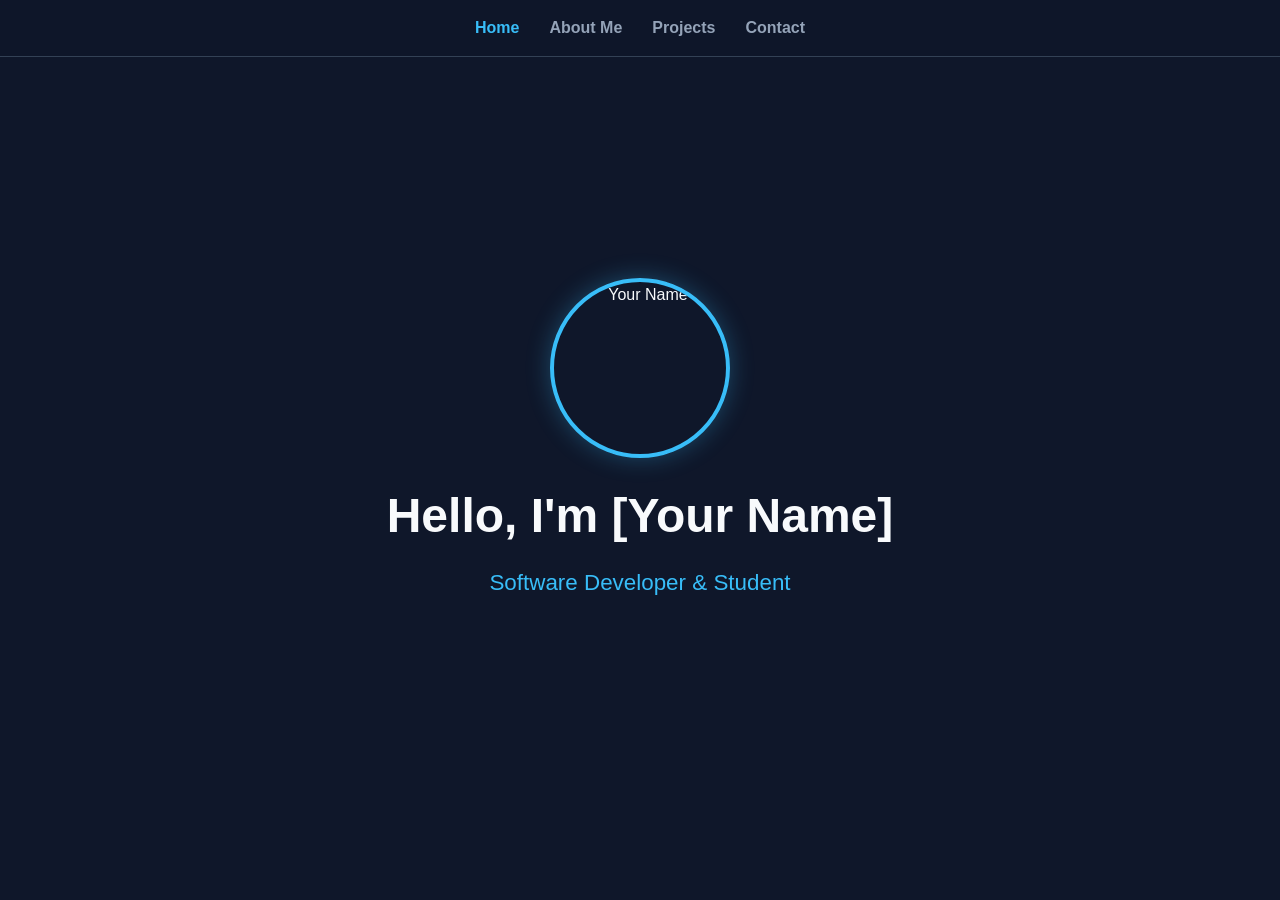
==== index.html @ 62d6a4ef "updated stylesheet" ====
<!DOCTYPE html>
<html lang="en">
<head>
    <meta charset="UTF-8">
    <meta name="viewport" content="width=device-width, initial-scale=1.0">
    <title>Home | Portfolio</title>
    <link rel="stylesheet" href="css/style.css">
</head>
<body>
    <nav>
        <ul class="nav-links">
            <li><a href="index.html" class="active">Home</a></li>
            <li><a href="about.html">About Me</a></li>
            <li><a href="projects.html">Projects</a></li>
            <li><a href="contact.html">Contact</a></li>
        </ul>
    </nav>

    <header class="hero container">
        <img src="images/profile.jpg" alt="Your Name" class="profile-img">
        <h1>Hello, I'm [Your Name]</h1>
        <p class="job-title">Software Developer & Student</p>
    </header>

    <button id="scrollToTop">↑</button>
    <script src="js/script.js"></script>
</body>
</html>
---- css/style.css ----
/* --- Global Styles & Dark Theme --- */
:root {
    --bg-dark: #0f172a;
    --card-bg: #1e293b;
    --accent: #38bdf8; /* Sky Blue */
    --text-main: #f8fafc;
    --text-dim: #94a3b8;
    --nav-bg: rgba(15, 23, 42, 0.9);
}

* {
    margin: 0;
    padding: 0;
    box-sizing: border-box;
}

body {
    font-family: 'Segoe UI', Roboto, Helvetica, Arial, sans-serif;
    background-color: var(--bg-dark);
    color: var(--text-main);
    line-height: 1.6;
    scroll-behavior: smooth;
}

.container {
    max-width: 1100px;
    margin: 0 auto;
    padding: 0 20px;
}

/* --- Navigation --- */
nav {
    background: var(--nav-bg);
    backdrop-filter: blur(10px);
    border-bottom: 1px solid #334155;
    position: sticky;
    top: 0;
    z-index: 1000;
    padding: 15px 0;
}

.nav-links {
    display: flex;
    justify-content: center;
    list-style: none;
    gap: 30px;
}

.nav-links a {
    color: var(--text-dim);
    text-decoration: none;
    font-weight: 600;
    transition: 0.3s;
}

.nav-links a:hover, .nav-links a.active {
    color: var(--accent);
}

/* --- Hero Section (Home) --- */
.hero {
    height: 85vh;
    display: flex;
    flex-direction: column;
    align-items: center;
    justify-content: center;
    text-align: center;
}

.profile-img {
    width: 180px;
    height: 180px;
    border-radius: 50%;
    border: 4px solid var(--accent);
    margin-bottom: 20px;
    box-shadow: 0 0 25px rgba(56, 189, 248, 0.3);
    object-fit: cover;
}

h1 { font-size: 3rem; margin-bottom: 10px; }
.job-title { color: var(--accent); font-size: 1.4rem; font-weight: 300; }

/* --- Content Sections (About/Skills) --- */
section { padding: 80px 0; }
h2 { font-size: 2.5rem; margin-bottom: 20px; color: var(--accent); text-align: center; }

.skills-container {
    display: flex;
    flex-wrap: wrap;
    justify-content: center;
    gap: 15px;
    margin-top: 30px;
}

.skill-badge {
    background: var(--card-bg);
    padding: 10px 20px;
    border-radius: 50px;
    border: 1px solid var(--accent);
    color: var(--accent);
}

/* --- Projects Grid (Responsive) --- */
.projects-grid {
    display: grid;
    grid-template-columns: repeat(auto-fit, minmax(300px, 1fr));
    gap: 25px;
}

.project-card {
    background: var(--card-bg);
    border-radius: 15px;
    overflow: hidden;
    transition: transform 0.3s ease;
    border: 1px solid #334155;
}

.project-card:hover { transform: translateY(-10px); border-color: var(--accent); }
.project-card img { width: 100%; height: 200px; object-fit: cover; }
.project-info { padding: 20px; }

.btn {
    display: inline-block;
    background: var(--accent);
    color: #000;
    padding: 10px 20px;
    border-radius: 5px;
    text-decoration: none;
    font-weight: bold;
    margin-top: 15px;
}

/* --- Contact Form --- */
.contact-form {
    max-width: 600px;
    margin: 0 auto;
    display: flex;
    flex-direction: column;
    gap: 15px;
}

.contact-form input, .contact-form textarea {
    background: var(--card-bg);
    border: 1px solid #334155;
    padding: 12px;
    color: white;
    border-radius: 8px;
}

/* --- Scroll To Top Button --- */
#scrollToTop {
    display: none;
    position: fixed;
    bottom: 30px;
    right: 30px;
    background: var(--accent);
    border: none;
    width: 50px;
    height: 50px;
    border-radius: 50%;
    cursor: pointer;
    font-size: 1.5rem;
    box-shadow: 0 5px 15px rgba(0,0,0,0.3);
}

/* --- Mobile Responsiveness --- */
@media (max-width: 768px) {
    .nav-links { gap: 15px; font-size: 0.9rem; }
    h1 { font-size: 2.2rem; }
}
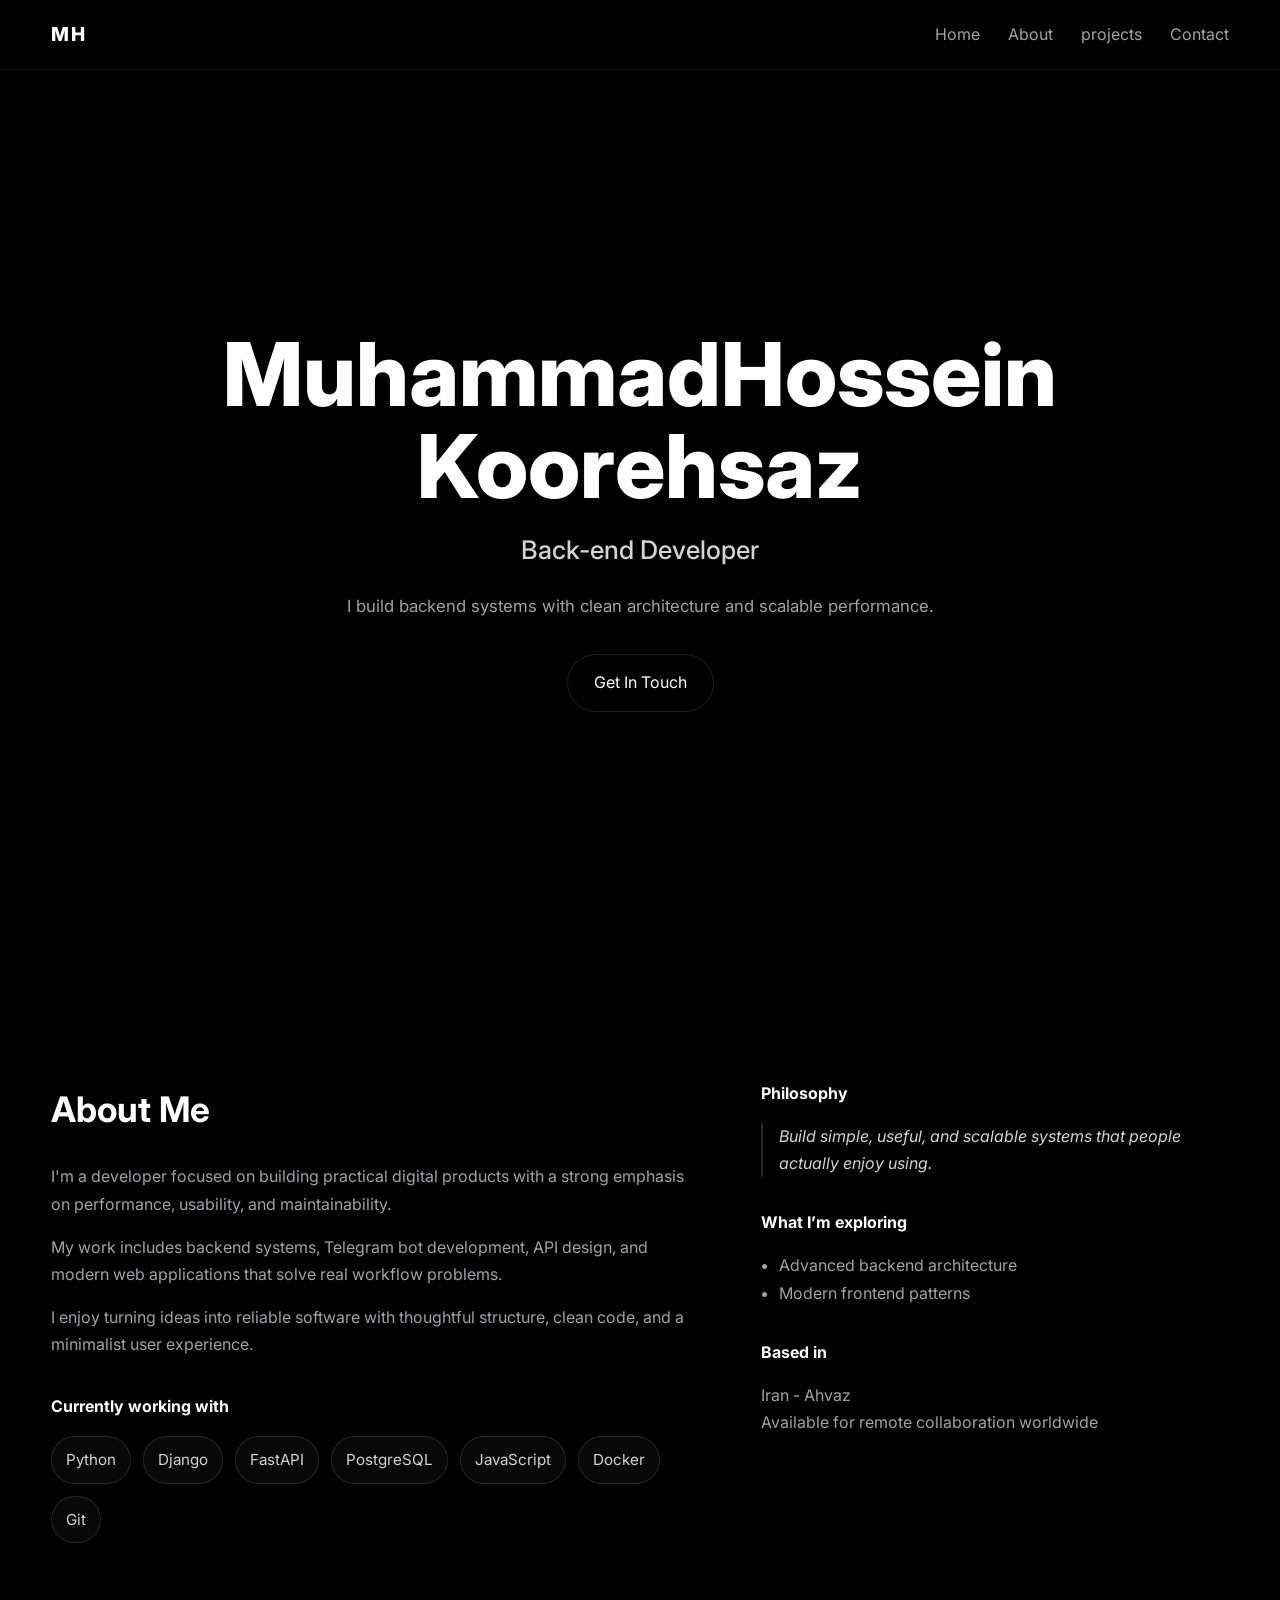
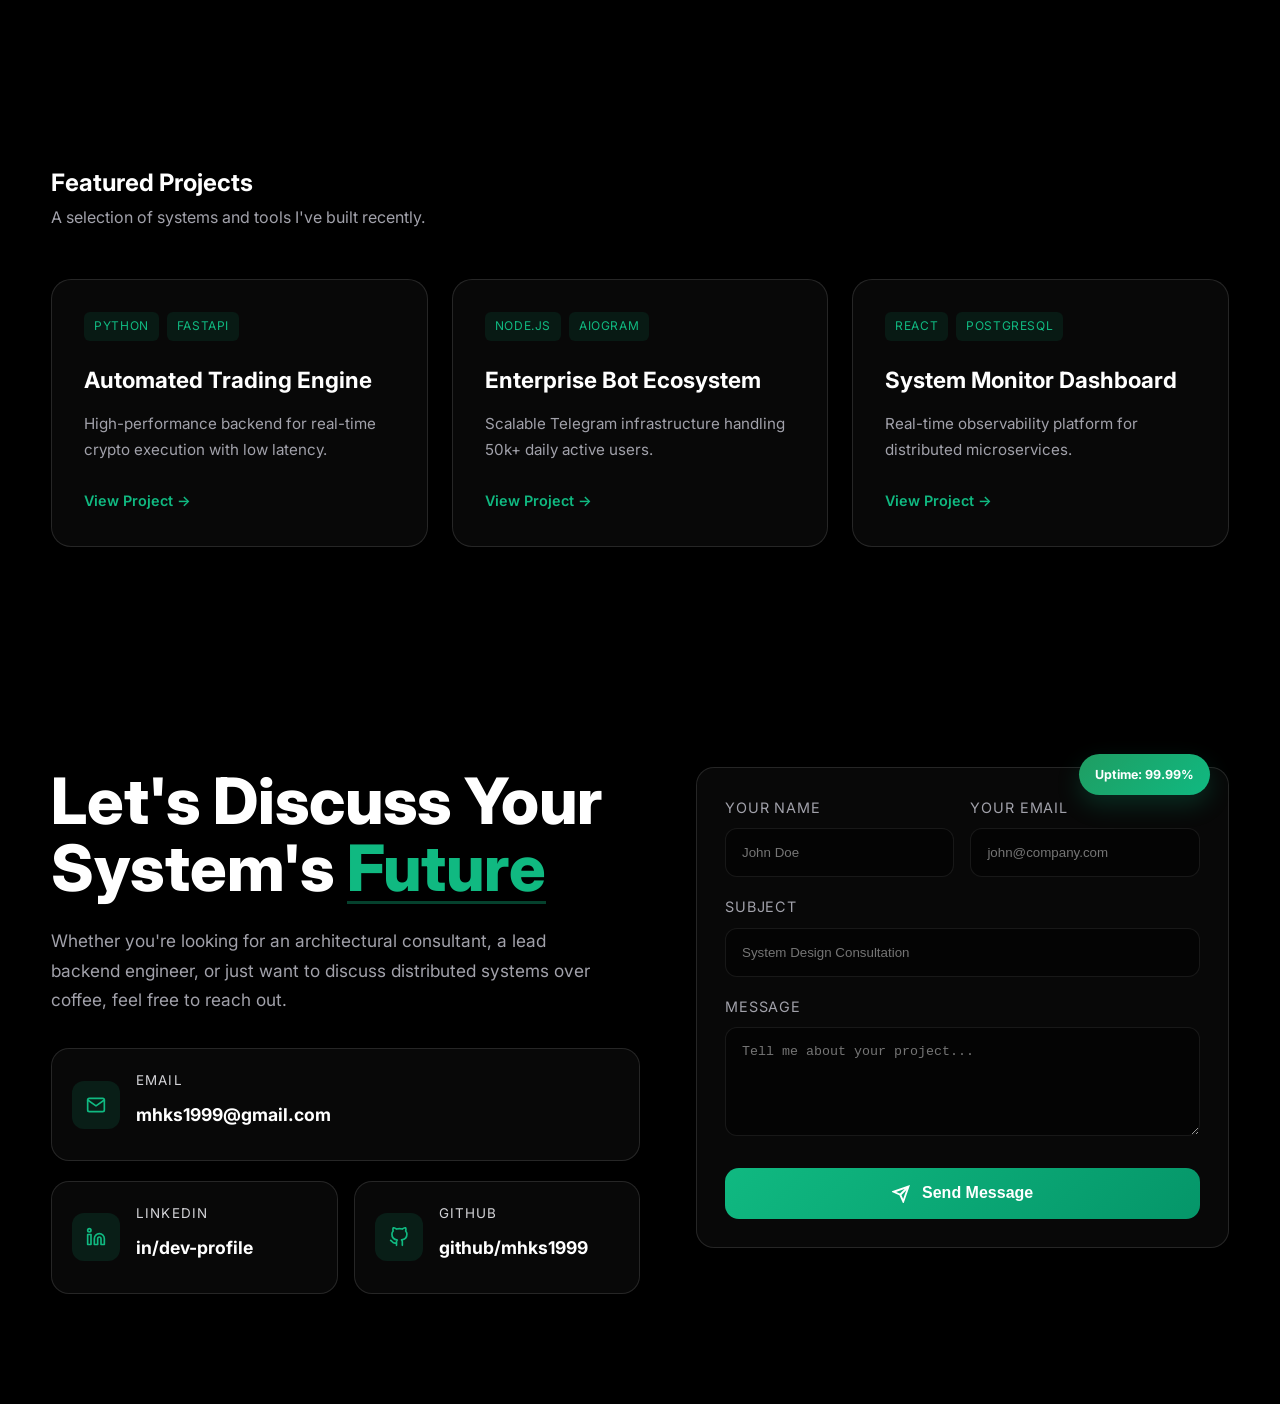
==== commit 2df3ac0d: "built the entire website on the index" ====
--- a/index.html
+++ b/index.html
@@ -1,28 +1,221 @@
 <!DOCTYPE html>
 <html lang="en">
 <head>
-    <meta charset="UTF-8">
-    <meta name="viewport" content="width=device-width, initial-scale=1.0">
-    <title>Home | Portfolio</title>
-    <link rel="stylesheet" href="css/style.css">
+  <meta charset="UTF-8" />
+  <meta name="viewport" content="width=device-width, initial-scale=1.0" />
+  <title>MuhammadHosseinKoorehsaz | Portfolio</title>
+  <link rel="preconnect" href="https://fonts.googleapis.com" />
+  <link rel="preconnect" href="https://fonts.gstatic.com" crossorigin />
+  <link
+    href="https://fonts.googleapis.com/css2?family=Inter:wght@400;500;600;700;800&display=swap"
+    rel="stylesheet"
+  />
+  <link rel="stylesheet" href="css/style.css" />
 </head>
 <body>
-    <nav>
+  <header class="site-header">
+    <div class="container nav">
+      <a href="#home" class="logo">MH</a>
+      <nav>
         <ul class="nav-links">
-            <li><a href="index.html" class="active">Home</a></li>
-            <li><a href="about.html">About Me</a></li>
-            <li><a href="projects.html">Projects</a></li>
-            <li><a href="contact.html">Contact</a></li>
+          <li><a href="#home">Home</a></li>
+          <li><a href="#about">About</a></li>
+          <li><a href="#projects">projects</a></li>
+          <li><a href="#connect">Contact</a></li>
         </ul>
-    </nav>
-
-    <header class="hero container">
-        <img src="images/profile.jpg" alt="Your Name" class="profile-img">
-        <h1>Hello, I'm [Your Name]</h1>
-        <p class="job-title">Software Developer & Student</p>
-    </header>
-
-    <button id="scrollToTop">↑</button>
-    <script src="js/script.js"></script>
+      </nav>
+    </div>
+  </header>
+
+  <main>
+    <!-- HERO -->
+    <section id="home" class="hero section">
+      <div class="container hero-content">
+        <h1>MuhammadHossein Koorehsaz</h1>
+        <h2>Back-end Developer</h2>
+        <p>
+          I build backend systems with clean architecture and scalable performance.
+        </p>
+        <a href="#connect" class="btn-outline">Get In Touch</a>
+      </div>
+    </section>
+
+    <!-- ABOUT + SKILLS -->
+    <section id="about" class="section about-section">
+      <div class="container about-grid">
+        <div class="about-left">
+          <h2>About Me</h2>
+          <p>
+            I'm a developer focused on building practical digital products with a
+            strong emphasis on performance, usability, and maintainability.
+          </p>
+          <p>
+            My work includes backend systems, Telegram bot development, API design,
+            and modern web applications that solve real workflow problems.
+          </p>
+          <p>
+            I enjoy turning ideas into reliable software with thoughtful structure,
+            clean code, and a minimalist user experience.
+          </p>
+
+          <div class="skills-block">
+            <h3>Currently working with</h3>
+            <div class="skills-tags">
+              <span>Python</span>
+              <span>Django</span>
+              <span>FastAPI</span>
+              <span>PostgreSQL</span>
+              <span>JavaScript</span>
+              <span>Docker</span>
+              <span>Git</span>
+            </div>
+          </div>
+        </div>
+
+        <div class="about-right">
+          <div class="info-block">
+            <h3>Philosophy</h3>
+            <blockquote>
+              Build simple, useful, and scalable systems that people actually enjoy using.
+            </blockquote>
+          </div>
+
+          <div class="info-block">
+            <h3>What I’m exploring</h3>
+            <ul>
+              <li>Advanced backend architecture</li>
+              <li>Modern frontend patterns</li>
+            </ul>
+          </div>
+
+          <div class="info-block">
+            <h3>Based in</h3>
+            <p>Iran - Ahvaz</p>
+            <p>Available for remote collaboration worldwide</p>
+          </div>
+        </div>
+      </div>
+    </section>
+
+    <!-- PROJECTS SECTION -->
+<section id="projects" class="section projects-section">
+  <div class="container">
+    <div class="section-heading">
+      <h2>Featured Projects</h2>
+      <p>A selection of systems and tools I've built recently.</p>
+    </div>
+
+    <div class="projects-grid">
+      <!-- Project 1 -->
+      <div class="project-card">
+        <div class="project-content">
+          <div class="project-tags"><span>Python</span> <span>FastAPI</span></div>
+          <h3>Automated Trading Engine</h3>
+          <p>High-performance backend for real-time crypto execution with low latency.</p>
+          <a href="#" class="project-link">View Project →</a>
+        </div>
+      </div>
+
+      <!-- Project 2 -->
+      <div class="project-card">
+        <div class="project-content">
+          <div class="project-tags"><span>Node.js</span> <span>Aiogram</span></div>
+          <h3>Enterprise Bot Ecosystem</h3>
+          <p>Scalable Telegram infrastructure handling 50k+ daily active users.</p>
+          <a href="#" class="project-link">View Project →</a>
+        </div>
+      </div>
+
+      <!-- Project 3 -->
+      <div class="project-card">
+        <div class="project-content">
+          <div class="project-tags"><span>React</span> <span>PostgreSQL</span></div>
+          <h3>System Monitor Dashboard</h3>
+          <p>Real-time observability platform for distributed microservices.</p>
+          <a href="#" class="project-link">View Project →</a>
+        </div>
+      </div>
+    </div>
+  </div>
+</section>
+
+<!-- UPDATED CONTACT SECTION -->
+<section id="connect" class="section connect-section">
+  <div class="container contact-layout">
+    <div class="contact-copy">
+      <h2>Let's Discuss Your System's <span>Future</span></h2>
+      <p>
+        Whether you're looking for an architectural consultant, a lead backend engineer,
+        or just want to discuss distributed systems over coffee, feel free to reach out.
+      </p>
+
+      <div class="contact-info">
+        <!-- Email -->
+        <a href="mailto:mhks1999@gmail.com" class="contact-card contact-card-wide">
+          <div class="contact-icon">
+            <svg width="20" height="20" viewBox="0 0 24 24" fill="none" stroke="currentColor" stroke-width="2" stroke-linecap="round" stroke-linejoin="round"><path d="M4 4h16c1.1 0 2 .9 2 2v12c0 1.1-.9 2-2 2H4c-1.1 0-2-.9-2-2V6c0-1.1.9-2 2-2z"></path><polyline points="22,6 12,13 2,6"></polyline></svg>
+          </div>
+          <div>
+            <p class="label">Email</p>
+            <h4>mhks1999@gmail.com</h4>
+          </div>
+        </a>
+
+        <div class="contact-row">
+          <!-- LinkedIn -->
+          <a href="#" class="contact-card">
+            <div class="contact-icon">
+              <svg width="20" height="20" viewBox="0 0 24 24" fill="none" stroke="currentColor" stroke-width="2" stroke-linecap="round" stroke-linejoin="round"><path d="M16 8a6 6 0 0 1 6 6v7h-4v-7a2 2 0 0 0-2-2 2 2 0 0 0-2 2v7h-4v-7a6 6 0 0 1 6-6z"></path><rect x="2" y="9" width="4" height="12"></rect><circle cx="4" cy="4" r="2"></circle></svg>
+            </div>
+            <div>
+              <p class="label">LinkedIn</p>
+              <h4>in/dev-profile</h4>
+            </div>
+          </a>
+
+          <!-- GitHub -->
+          <a href="#" class="contact-card">
+            <div class="contact-icon">
+              <svg width="20" height="20" viewBox="0 0 24 24" fill="none" stroke="currentColor" stroke-width="2" stroke-linecap="round" stroke-linejoin="round"><path d="M9 19c-5 1.5-5-2.5-7-3m14 6v-3.87a3.37 3.37 0 0 0-.94-2.61c3.14-.35 6.44-1.54 6.44-7A5.44 5.44 0 0 0 20 4.77 5.07 5.07 0 0 0 19.91 1S18.73.65 16 2.48a13.38 13.38 0 0 0-7 0C6.27.65 5.09 1 5.09 1A5.07 5.07 0 0 0 5 4.77a5.44 5.44 0 0 0-1.5 3.78c0 5.42 3.3 6.61 6.44 7A3.37 3.37 0 0 0 9 18.13V22"></path></svg>
+            </div>
+            <div>
+              <p class="label">GitHub</p>
+              <h4>github/mhks1999</h4>
+            </div>
+          </a>
+        </div>
+      </div>
+    </div>
+
+    <!-- Contact Form -->
+    <form class="contact-form">
+      <div class="uptime-badge">Uptime: 99.99%</div>
+      <div class="form-row">
+        <label>
+          <span>Your Name</span>
+          <input type="text" placeholder="John Doe">
+        </label>
+        <label>
+          <span>Your Email</span>
+          <input type="email" placeholder="john@company.com">
+        </label>
+      </div>
+      <label>
+        <span>Subject</span>
+        <input type="text" placeholder="System Design Consultation">
+      </label>
+      <label>
+        <span>Message</span>
+        <textarea rows="5" placeholder="Tell me about your project..."></textarea>
+      </label>
+      <button type="submit" class="send-btn">
+        <svg width="18" height="18" viewBox="0 0 24 24" fill="none" stroke="currentColor" stroke-width="2.5" style="margin-right: 8px; vertical-align: middle;"><line x1="22" y1="2" x2="11" y2="13"></line><polygon points="22 2 15 22 11 13 2 9 22 2"></polygon></svg>
+        Send Message
+      </button>
+    </form>
+  </div>
+</section>
+
+   
 </body>
 </html>
--- a/css/style.css
+++ b/css/style.css
@@ -1,170 +1,556 @@
-/* --- Global Styles & Dark Theme --- */
 :root {
-    --bg-dark: #0f172a;
-    --card-bg: #1e293b;
-    --accent: #38bdf8; /* Sky Blue */
-    --text-main: #f8fafc;
-    --text-dim: #94a3b8;
-    --nav-bg: rgba(15, 23, 42, 0.9);
+  --bg: #000000;
+  --surface: rgba(255, 255, 255, 0.03);
+  --border: rgba(255, 255, 255, 0.12);
+  --text: #ffffff;
+  --muted: #a1a1aa;
+  --soft: #d4d4d8;
+  --max-width: 1180px;
+  --radius: 18px;
+  --transition: all 0.3s ease;
 }
 
 * {
-    margin: 0;
-    padding: 0;
-    box-sizing: border-box;
+  margin: 0;
+  padding: 0;
+  box-sizing: border-box;
+}
+
+html {
+  scroll-behavior: smooth;
 }
 
 body {
-    font-family: 'Segoe UI', Roboto, Helvetica, Arial, sans-serif;
-    background-color: var(--bg-dark);
-    color: var(--text-main);
-    line-height: 1.6;
-    scroll-behavior: smooth;
+  font-family: 'Inter', sans-serif;
+  background: var(--bg);
+  color: var(--text);
+  line-height: 1.7;
+}
+
+a {
+  color: inherit;
+  text-decoration: none;
+}
+
+ul {
+  list-style: none;
 }
 
 .container {
-    max-width: 1100px;
-    margin: 0 auto;
-    padding: 0 20px;
-}
-
-/* --- Navigation --- */
-nav {
-    background: var(--nav-bg);
-    backdrop-filter: blur(10px);
-    border-bottom: 1px solid #334155;
-    position: sticky;
-    top: 0;
-    z-index: 1000;
-    padding: 15px 0;
+  width: min(92%, var(--max-width));
+  margin: 0 auto;
+}
+
+.section {
+  padding: 110px 0;
+}
+
+.site-header {
+  position: sticky;
+  top: 0;
+  z-index: 1000;
+  backdrop-filter: blur(14px);
+  background: rgba(0, 0, 0, 0.6);
+  border-bottom: 1px solid rgba(255, 255, 255, 0.06);
+}
+
+.nav {
+  display: flex;
+  align-items: center;
+  justify-content: space-between;
+  padding: 18px 0;
+}
+
+.logo {
+  font-size: 1.2rem;
+  font-weight: 800;
+  letter-spacing: 0.08em;
 }
 
 .nav-links {
-    display: flex;
-    justify-content: center;
-    list-style: none;
-    gap: 30px;
+  display: flex;
+  gap: 28px;
 }
 
 .nav-links a {
-    color: var(--text-dim);
-    text-decoration: none;
-    font-weight: 600;
-    transition: 0.3s;
-}
-
-.nav-links a:hover, .nav-links a.active {
-    color: var(--accent);
-}
-
-/* --- Hero Section (Home) --- */
+  color: var(--muted);
+  transition: var(--transition);
+}
+
+.nav-links a:hover {
+  color: var(--text);
+}
+
 .hero {
-    height: 85vh;
-    display: flex;
+  min-height: 100vh;
+  display: flex;
+  align-items: center;
+  text-align: center;
+}
+
+.hero-content {
+  max-width: 840px;
+}
+
+.hero h1 {
+  font-size: clamp(2.5rem, 7vw, 5.5rem);
+  font-weight: 800;
+  line-height: 1.05;
+  margin-bottom: 16px;
+}
+
+.hero h2 {
+  font-size: clamp(1.1rem, 2.2vw, 1.6rem);
+  color: var(--soft);
+  font-weight: 500;
+  margin-bottom: 20px;
+}
+
+.hero p {
+  max-width: 720px;
+  margin: 0 auto 34px;
+  color: var(--muted);
+  font-size: 1.05rem;
+}
+
+.btn-outline {
+  display: inline-block;
+  padding: 14px 26px;
+  border: 1px solid var(--border);
+  border-radius: 999px;
+  color: var(--text);
+  transition: var(--transition);
+}
+
+.btn-outline:hover {
+  background: rgba(255, 255, 255, 0.06);
+  transform: translateY(-2px);
+}
+
+.about-grid {
+  display: grid;
+  grid-template-columns: 1.4fr 1fr;
+  gap: 56px;
+}
+
+.about-section h2,
+.connect-section h2 {
+  font-size: 2.2rem;
+  margin-bottom: 24px;
+}
+
+.about-left p {
+  color: var(--muted);
+  margin-bottom: 16px;
+  max-width: 760px;
+}
+
+.skills-block {
+  margin-top: 34px;
+}
+
+.skills-block h3,
+.info-block h3,
+.connect-group h3 {
+  font-size: 1rem;
+  color: var(--text);
+  margin-bottom: 16px;
+}
+
+.skills-tags {
+  display: flex;
+  flex-wrap: wrap;
+  gap: 12px;
+}
+
+.skills-tags span {
+  padding: 10px 14px;
+  border: 1px solid var(--border);
+  background: var(--surface);
+  border-radius: 999px;
+  color: var(--soft);
+  font-size: 0.95rem;
+}
+
+.info-block {
+  margin-bottom: 32px;
+}
+
+.info-block p,
+.info-block li {
+  color: var(--muted);
+}
+
+.info-block ul {
+  padding-left: 18px;
+  list-style: disc;
+}
+
+blockquote {
+  border-left: 2px solid rgba(255, 255, 255, 0.16);
+  padding-left: 16px;
+  color: var(--soft);
+  font-style: italic;
+}
+
+.section-heading.center {
+  text-align: center;
+  max-width: 760px;
+  margin: 0 auto 56px;
+}
+
+.section-heading p {
+  color: var(--muted);
+}
+
+.connect-group {
+  margin-bottom: 46px;
+}
+
+.card-grid {
+  display: grid;
+  gap: 20px;
+}
+
+.card-grid.three {
+  grid-template-columns: repeat(3, 1fr);
+}
+
+.card-grid.two {
+  grid-template-columns: repeat(2, 1fr);
+}
+
+.contact-card {
+  border: 1px solid var(--border);
+  background: transparent;
+  border-radius: var(--radius);
+  padding: 24px;
+  transition: var(--transition);
+}
+
+.contact-card:hover {
+  background: rgba(255, 255, 255, 0.04);
+  transform: translateY(-4px);
+}
+
+.contact-card h4 {
+  font-size: 1.1rem;
+  margin-bottom: 10px;
+}
+
+.contact-card p {
+  color: var(--soft);
+  margin-bottom: 8px;
+}
+
+.contact-card span {
+  color: var(--muted);
+  font-size: 0.95rem;
+}
+
+.mono {
+  font-family: ui-monospace, SFMono-Regular, Menlo, Monaco, Consolas, monospace;
+}
+
+@media (max-width: 900px) {
+  .about-grid,
+  .card-grid.three,
+  .card-grid.two {
+    grid-template-columns: 1fr;
+  }
+
+  .section {
+    padding: 90px 0;
+  }
+
+  .nav-links {
+    gap: 16px;
+  }
+}
+
+@media (max-width: 600px) {
+  .nav {
     flex-direction: column;
-    align-items: center;
-    justify-content: center;
-    text-align: center;
-}
-
-.profile-img {
-    width: 180px;
-    height: 180px;
-    border-radius: 50%;
-    border: 4px solid var(--accent);
-    margin-bottom: 20px;
-    box-shadow: 0 0 25px rgba(56, 189, 248, 0.3);
-    object-fit: cover;
-}
-
-h1 { font-size: 3rem; margin-bottom: 10px; }
-.job-title { color: var(--accent); font-size: 1.4rem; font-weight: 300; }
-
-/* --- Content Sections (About/Skills) --- */
-section { padding: 80px 0; }
-h2 { font-size: 2.5rem; margin-bottom: 20px; color: var(--accent); text-align: center; }
-
-.skills-container {
-    display: flex;
-    flex-wrap: wrap;
-    justify-content: center;
-    gap: 15px;
-    margin-top: 30px;
-}
-
-.skill-badge {
-    background: var(--card-bg);
-    padding: 10px 20px;
-    border-radius: 50px;
-    border: 1px solid var(--accent);
-    color: var(--accent);
-}
-
-/* --- Projects Grid (Responsive) --- */
+    gap: 12px;
+  }
+
+  .hero {
+    text-align: left;
+  }
+
+  .hero p {
+    margin-left: 0;
+  }
+
+  .btn-outline {
+    width: fit-content;
+  }
+}
+.contact-layout {
+  display: grid;
+  grid-template-columns: 1.05fr 0.95fr;
+  gap: 56px;
+  align-items: start;
+}
+
+.contact-copy h2 {
+  font-size: clamp(2.6rem, 5vw, 4.8rem);
+  line-height: 1.05;
+  font-weight: 800;
+  max-width: 620px;
+  margin-bottom: 22px;
+}
+
+.contact-copy h2 span {
+  color: #10b981;
+  display: inline-block;
+  border-bottom: 3px solid rgba(16, 185, 129, 0.35);
+}
+
+.contact-copy > p {
+  max-width: 560px;
+  color: var(--muted);
+  font-size: 1.08rem;
+  margin-bottom: 34px;
+}
+
+.contact-info {
+  display: grid;
+  gap: 20px;
+  max-width: 620px;
+}
+
+.contact-card,
+.trusted-card,
+.contact-form {
+  border: 1px solid var(--border);
+  background: rgba(255, 255, 255, 0.03);
+  border-radius: 18px;
+  backdrop-filter: blur(10px);
+}
+
+.contact-card {
+  display: flex;
+  align-items: center;
+  gap: 16px;
+  padding: 20px;
+  transition: var(--transition);
+}
+
+.contact-card:hover {
+  transform: translateY(-3px);
+  background: rgba(255, 255, 255, 0.05);
+}
+
+.contact-card-wide {
+  min-height: 84px;
+}
+
+.contact-row {
+  display: grid;
+  grid-template-columns: repeat(2, 1fr);
+  gap: 16px;
+}
+
+.contact-icon {
+  width: 48px;
+  height: 48px;
+  border-radius: 12px;
+  display: grid;
+  place-items: center;
+  background: rgba(16, 185, 129, 0.12);
+  color: #10b981;
+  font-weight: 700;
+  flex-shrink: 0;
+}
+
+.label {
+  color: var(--muted);
+  font-size: 0.84rem;
+  text-transform: uppercase;
+  letter-spacing: 0.08em;
+  margin-bottom: 4px;
+}
+
+.contact-card h4,
+.trusted-card strong {
+  color: var(--text);
+}
+
+.trusted-card {
+  display: flex;
+  align-items: center;
+  gap: 16px;
+  padding: 18px 20px;
+}
+
+.avatars {
+  display: flex;
+  margin-right: 4px;
+}
+
+.avatars span {
+  width: 34px;
+  height: 34px;
+  border-radius: 50%;
+  display: grid;
+  place-items: center;
+  margin-left: -8px;
+  background: #111;
+  border: 1px solid rgba(255, 255, 255, 0.1);
+}
+
+.trusted-card p {
+  color: var(--muted);
+  margin-top: 4px;
+}
+
+.contact-form {
+  position: relative;
+  padding: 28px;
+}
+
+.uptime-badge {
+  position: absolute;
+  top: -14px;
+  right: 18px;
+  background: linear-gradient(135deg, #1f9d62, #10b981);
+  color: #fff;
+  padding: 10px 16px;
+  border-radius: 999px;
+  font-size: 0.78rem;
+  font-weight: 700;
+  box-shadow: 0 10px 25px rgba(16, 185, 129, 0.2);
+}
+
+.contact-form label {
+  display: block;
+  margin-bottom: 18px;
+}
+
+.contact-form span {
+  display: block;
+  color: var(--muted);
+  font-size: 0.9rem;
+  text-transform: uppercase;
+  letter-spacing: 0.06em;
+  margin-bottom: 8px;
+}
+
+.contact-form input,
+.contact-form textarea {
+  width: 100%;
+  border: 1px solid rgba(255, 255, 255, 0.08);
+  background: rgba(0, 0, 0, 0.45);
+  color: var(--text);
+  border-radius: 12px;
+  padding: 16px;
+  outline: none;
+  transition: var(--transition);
+}
+
+.contact-form input:focus,
+.contact-form textarea:focus {
+  border-color: rgba(16, 185, 129, 0.55);
+  box-shadow: 0 0 0 3px rgba(16, 185, 129, 0.12);
+}
+
+.form-row {
+  display: grid;
+  grid-template-columns: repeat(2, 1fr);
+  gap: 16px;
+}
+
+.send-btn {
+  width: 100%;
+  border: none;
+  border-radius: 14px;
+  padding: 16px 20px;
+  margin-top: 6px;
+  background: linear-gradient(135deg, #10b981, #059669);
+  color: #fff;
+  font-size: 1rem;
+  font-weight: 700;
+  cursor: pointer;
+  transition: var(--transition);
+}
+
+.send-btn:hover {
+  transform: translateY(-2px);
+}
+
+@media (max-width: 900px) {
+  .contact-layout,
+  .form-row,
+  .contact-row {
+    grid-template-columns: 1fr;
+  }
+}
+
+/* PROJECTS */
 .projects-grid {
-    display: grid;
-    grid-template-columns: repeat(auto-fit, minmax(300px, 1fr));
-    gap: 25px;
+  display: grid;
+  grid-template-columns: repeat(3, 1fr);
+  gap: 24px;
+  margin-top: 48px;
 }
 
 .project-card {
-    background: var(--card-bg);
-    border-radius: 15px;
-    overflow: hidden;
-    transition: transform 0.3s ease;
-    border: 1px solid #334155;
-}
-
-.project-card:hover { transform: translateY(-10px); border-color: var(--accent); }
-.project-card img { width: 100%; height: 200px; object-fit: cover; }
-.project-info { padding: 20px; }
-
-.btn {
-    display: inline-block;
-    background: var(--accent);
-    color: #000;
-    padding: 10px 20px;
-    border-radius: 5px;
-    text-decoration: none;
-    font-weight: bold;
-    margin-top: 15px;
-}
-
-/* --- Contact Form --- */
-.contact-form {
-    max-width: 600px;
-    margin: 0 auto;
-    display: flex;
-    flex-direction: column;
-    gap: 15px;
-}
-
-.contact-form input, .contact-form textarea {
-    background: var(--card-bg);
-    border: 1px solid #334155;
-    padding: 12px;
-    color: white;
-    border-radius: 8px;
-}
-
-/* --- Scroll To Top Button --- */
-#scrollToTop {
-    display: none;
-    position: fixed;
-    bottom: 30px;
-    right: 30px;
-    background: var(--accent);
-    border: none;
-    width: 50px;
-    height: 50px;
-    border-radius: 50%;
-    cursor: pointer;
-    font-size: 1.5rem;
-    box-shadow: 0 5px 15px rgba(0,0,0,0.3);
-}
-
-/* --- Mobile Responsiveness --- */
-@media (max-width: 768px) {
-    .nav-links { gap: 15px; font-size: 0.9rem; }
-    h1 { font-size: 2.2rem; }
-}
+  background: var(--surface);
+  border: 1px solid var(--border);
+  border-radius: 20px;
+  padding: 32px;
+  transition: var(--transition);
+  position: relative;
+  overflow: hidden;
+}
+
+.project-card:hover {
+  border-color: rgba(16, 185, 129, 0.4);
+  transform: translateY(-8px);
+}
+
+.project-tags {
+  display: flex;
+  gap: 8px;
+  margin-bottom: 20px;
+}
+
+.project-tags span {
+  font-size: 0.75rem;
+  text-transform: uppercase;
+  letter-spacing: 0.05em;
+  color: #10b981;
+  background: rgba(16, 185, 129, 0.1);
+  padding: 4px 10px;
+  border-radius: 6px;
+}
+
+.project-card h3 {
+  font-size: 1.4rem;
+  margin-bottom: 12px;
+}
+
+.project-card p {
+  color: var(--muted);
+  font-size: 0.95rem;
+  margin-bottom: 24px;
+}
+
+.project-link {
+  font-size: 0.9rem;
+  font-weight: 600;
+  color: #10b981;
+}
+
+/* AVATARS FIXED */
+.avatars img {
+  width: 32px;
+  height: 32px;
+  border-radius: 50%;
+  border: 2px solid #000;
+  margin-left: -10px;
+}
+.avatars img:first-child { margin-left: 0; }
+
+
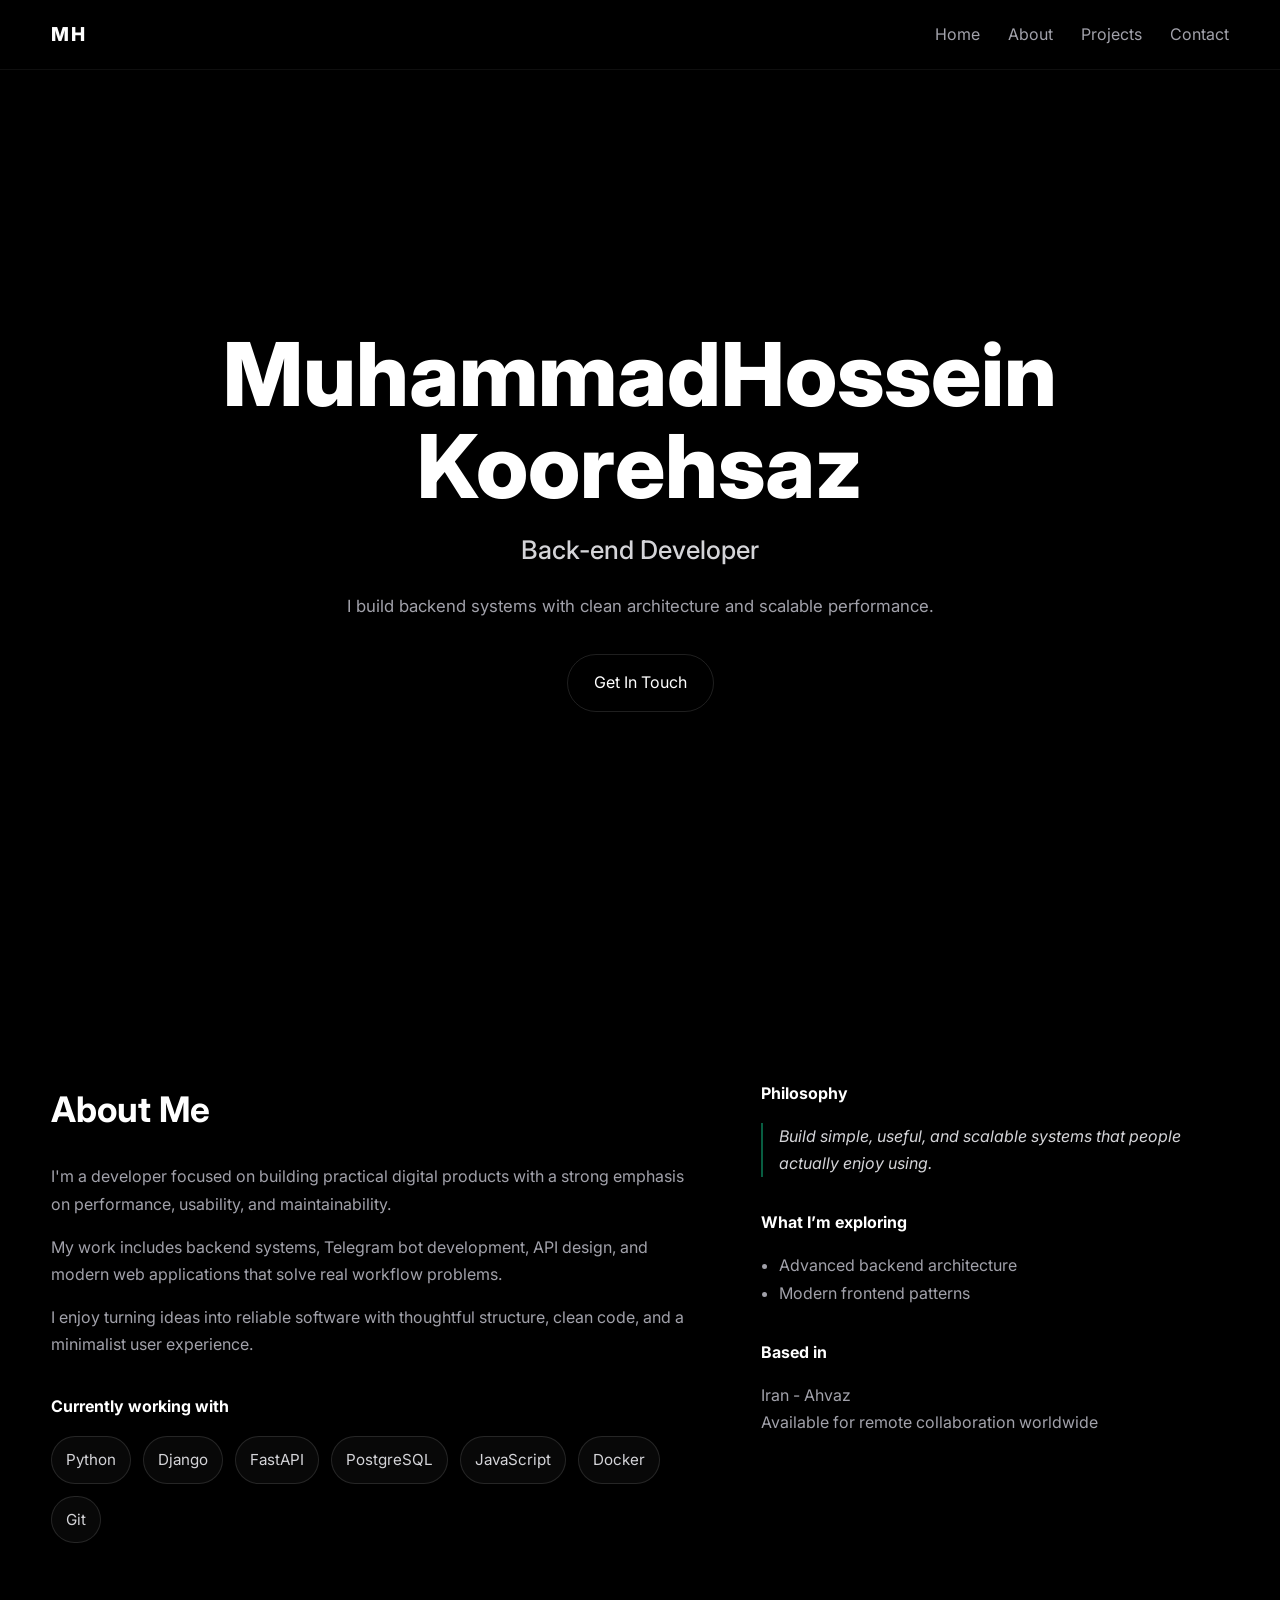
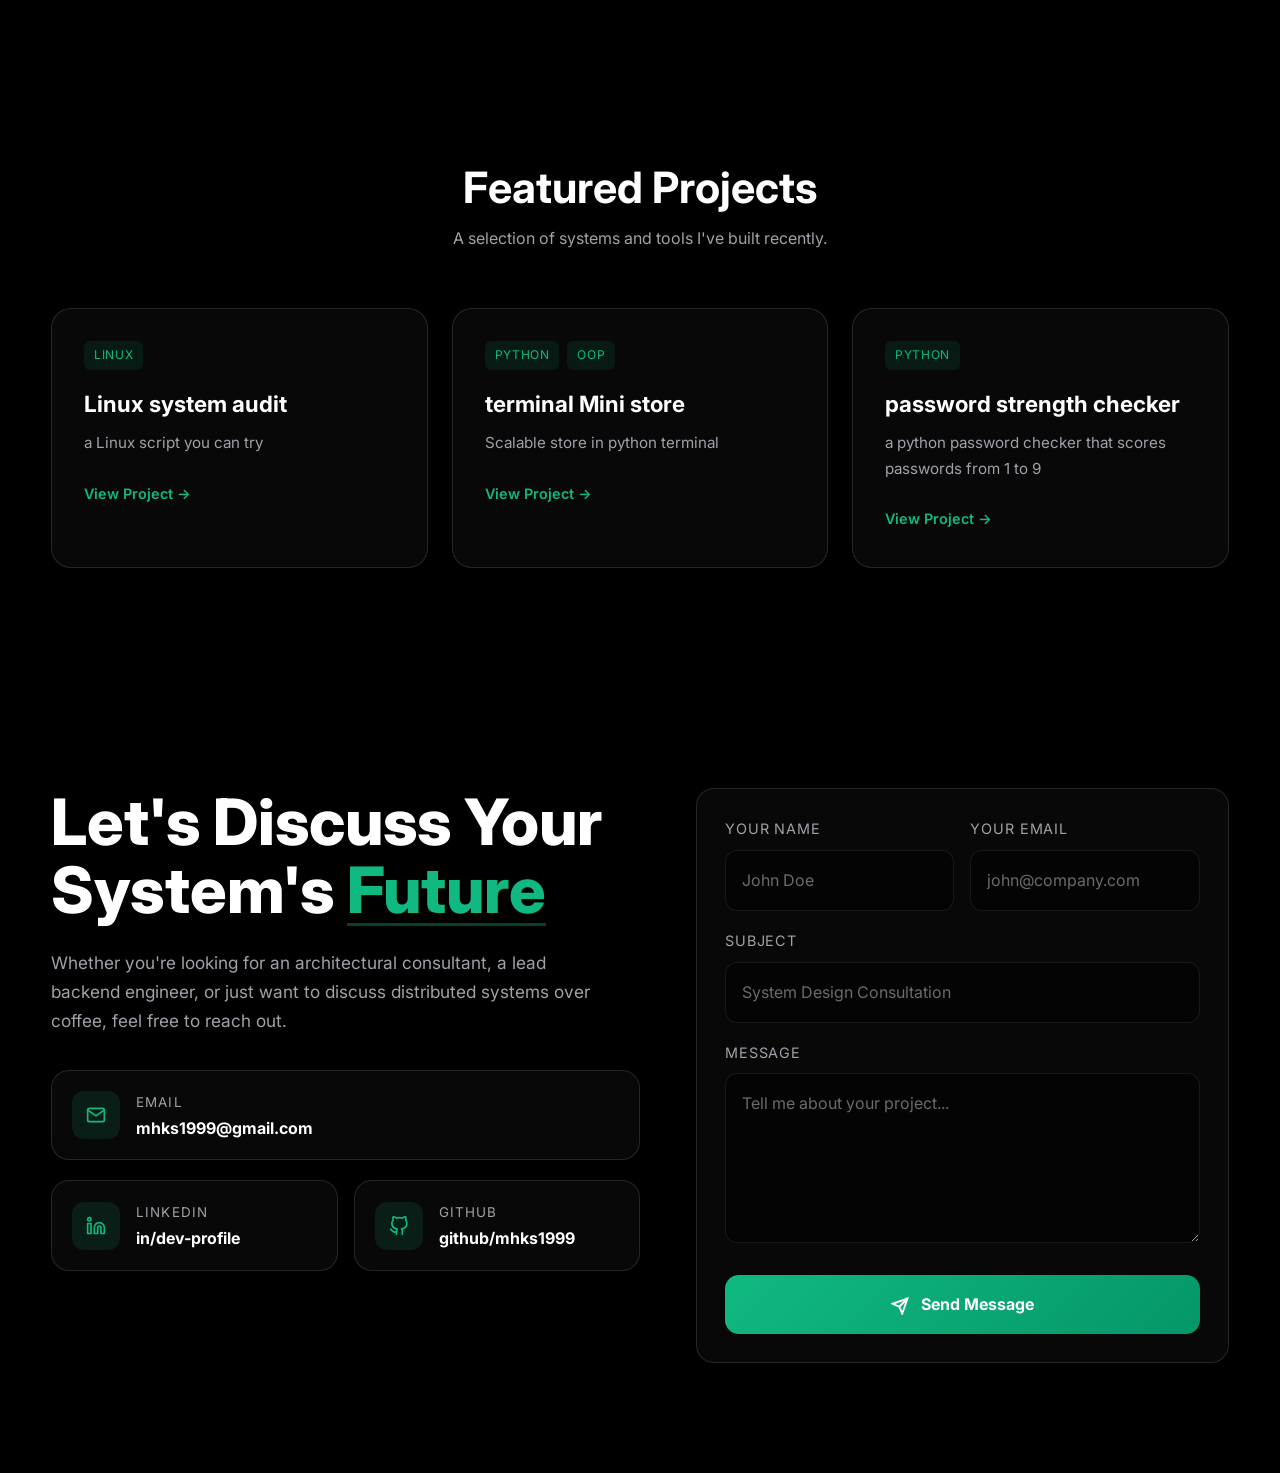
==== commit 07e6c5a1: "modified css , added contact form , added projects" ====
--- a/index.html
+++ b/index.html
@@ -20,7 +20,7 @@
         <ul class="nav-links">
           <li><a href="#home">Home</a></li>
           <li><a href="#about">About</a></li>
-          <li><a href="#projects">projects</a></li>
+          <li><a href="#projects">Projects</a></li>
           <li><a href="#connect">Contact</a></li>
         </ul>
       </nav>
@@ -28,7 +28,6 @@
   </header>
 
   <main>
-    <!-- HERO -->
     <section id="home" class="hero section">
       <div class="container hero-content">
         <h1>MuhammadHossein Koorehsaz</h1>
@@ -40,7 +39,6 @@
       </div>
     </section>
 
-    <!-- ABOUT + SKILLS -->
     <section id="about" class="section about-section">
       <div class="container about-grid">
         <div class="about-left">
@@ -97,125 +95,128 @@
       </div>
     </section>
 
-    <!-- PROJECTS SECTION -->
-<section id="projects" class="section projects-section">
-  <div class="container">
-    <div class="section-heading">
-      <h2>Featured Projects</h2>
-      <p>A selection of systems and tools I've built recently.</p>
-    </div>
-
-    <div class="projects-grid">
-      <!-- Project 1 -->
-      <div class="project-card">
-        <div class="project-content">
-          <div class="project-tags"><span>Python</span> <span>FastAPI</span></div>
-          <h3>Automated Trading Engine</h3>
-          <p>High-performance backend for real-time crypto execution with low latency.</p>
-          <a href="#" class="project-link">View Project →</a>
-        </div>
-      </div>
-
-      <!-- Project 2 -->
-      <div class="project-card">
-        <div class="project-content">
-          <div class="project-tags"><span>Node.js</span> <span>Aiogram</span></div>
-          <h3>Enterprise Bot Ecosystem</h3>
-          <p>Scalable Telegram infrastructure handling 50k+ daily active users.</p>
-          <a href="#" class="project-link">View Project →</a>
-        </div>
-      </div>
-
-      <!-- Project 3 -->
-      <div class="project-card">
-        <div class="project-content">
-          <div class="project-tags"><span>React</span> <span>PostgreSQL</span></div>
-          <h3>System Monitor Dashboard</h3>
-          <p>Real-time observability platform for distributed microservices.</p>
-          <a href="#" class="project-link">View Project →</a>
-        </div>
-      </div>
-    </div>
-  </div>
-</section>
-
-<!-- UPDATED CONTACT SECTION -->
-<section id="connect" class="section connect-section">
-  <div class="container contact-layout">
-    <div class="contact-copy">
-      <h2>Let's Discuss Your System's <span>Future</span></h2>
-      <p>
-        Whether you're looking for an architectural consultant, a lead backend engineer,
-        or just want to discuss distributed systems over coffee, feel free to reach out.
-      </p>
-
-      <div class="contact-info">
-        <!-- Email -->
-        <a href="mailto:mhks1999@gmail.com" class="contact-card contact-card-wide">
-          <div class="contact-icon">
-            <svg width="20" height="20" viewBox="0 0 24 24" fill="none" stroke="currentColor" stroke-width="2" stroke-linecap="round" stroke-linejoin="round"><path d="M4 4h16c1.1 0 2 .9 2 2v12c0 1.1-.9 2-2 2H4c-1.1 0-2-.9-2-2V6c0-1.1.9-2 2-2z"></path><polyline points="22,6 12,13 2,6"></polyline></svg>
-          </div>
-          <div>
-            <p class="label">Email</p>
-            <h4>mhks1999@gmail.com</h4>
-          </div>
-        </a>
-
-        <div class="contact-row">
-          <!-- LinkedIn -->
-          <a href="#" class="contact-card">
-            <div class="contact-icon">
-              <svg width="20" height="20" viewBox="0 0 24 24" fill="none" stroke="currentColor" stroke-width="2" stroke-linecap="round" stroke-linejoin="round"><path d="M16 8a6 6 0 0 1 6 6v7h-4v-7a2 2 0 0 0-2-2 2 2 0 0 0-2 2v7h-4v-7a6 6 0 0 1 6-6z"></path><rect x="2" y="9" width="4" height="12"></rect><circle cx="4" cy="4" r="2"></circle></svg>
-            </div>
-            <div>
-              <p class="label">LinkedIn</p>
-              <h4>in/dev-profile</h4>
-            </div>
-          </a>
-
-          <!-- GitHub -->
-          <a href="#" class="contact-card">
-            <div class="contact-icon">
-              <svg width="20" height="20" viewBox="0 0 24 24" fill="none" stroke="currentColor" stroke-width="2" stroke-linecap="round" stroke-linejoin="round"><path d="M9 19c-5 1.5-5-2.5-7-3m14 6v-3.87a3.37 3.37 0 0 0-.94-2.61c3.14-.35 6.44-1.54 6.44-7A5.44 5.44 0 0 0 20 4.77 5.07 5.07 0 0 0 19.91 1S18.73.65 16 2.48a13.38 13.38 0 0 0-7 0C6.27.65 5.09 1 5.09 1A5.07 5.07 0 0 0 5 4.77a5.44 5.44 0 0 0-1.5 3.78c0 5.42 3.3 6.61 6.44 7A3.37 3.37 0 0 0 9 18.13V22"></path></svg>
-            </div>
-            <div>
-              <p class="label">GitHub</p>
-              <h4>github/mhks1999</h4>
-            </div>
-          </a>
-        </div>
-      </div>
-    </div>
-
-    <!-- Contact Form -->
-    <form class="contact-form">
-      <div class="uptime-badge">Uptime: 99.99%</div>
-      <div class="form-row">
-        <label>
-          <span>Your Name</span>
-          <input type="text" placeholder="John Doe">
-        </label>
-        <label>
-          <span>Your Email</span>
-          <input type="email" placeholder="john@company.com">
-        </label>
-      </div>
-      <label>
-        <span>Subject</span>
-        <input type="text" placeholder="System Design Consultation">
-      </label>
-      <label>
-        <span>Message</span>
-        <textarea rows="5" placeholder="Tell me about your project..."></textarea>
-      </label>
-      <button type="submit" class="send-btn">
-        <svg width="18" height="18" viewBox="0 0 24 24" fill="none" stroke="currentColor" stroke-width="2.5" style="margin-right: 8px; vertical-align: middle;"><line x1="22" y1="2" x2="11" y2="13"></line><polygon points="22 2 15 22 11 13 2 9 22 2"></polygon></svg>
-        Send Message
-      </button>
-    </form>
-  </div>
-</section>
-
-   
+    <section id="projects" class="section projects-section">
+      <div class="container">
+        <div class="section-heading center">
+          <h2>Featured Projects</h2>
+          <p>A selection of systems and tools I've built recently.</p>
+        </div>
+
+        <div class="projects-grid">
+          <div class="project-card">
+            <div class="project-content">
+              <div class="project-tags"><span>Linux</span></div>
+              <h3>Linux system audit</h3>
+              <p>a Linux script you can try</p>
+              <a href="https://github.com/mhks1999/linux_system_audit" class="project-link">View Project →</a>
+            </div>
+          </div>
+
+          <div class="project-card">
+            <div class="project-content">
+              <div class="project-tags"><span>Python</span><span>OOP</span></div>
+              <h3>terminal Mini store </h3>
+              <p>Scalable store in python terminal</p>
+              <a href="https://github.com/mhks1999/mini_store" class="project-link">View Project →</a>
+            </div>
+          </div>
+
+          <div class="project-card">
+            <div class="project-content">
+              <div class="project-tags"><span>python</span></div>
+              <h3>password strength checker</h3>
+              <p>a python password checker that scores passwords from 1 to 9</p>
+              <a href="https://github.com/mhks1999/password_strength_checker" class="project-link">View Project →</a>
+            </div>
+          </div>
+        </div>
+      </div>
+    </section>
+
+    <section id="connect" class="section connect-section">
+      <div class="container contact-layout">
+        <div class="contact-copy">
+          <h2>Let's Discuss Your System's <span>Future</span></h2>
+          <p>
+            Whether you're looking for an architectural consultant, a lead backend engineer,
+            or just want to discuss distributed systems over coffee, feel free to reach out.
+          </p>
+
+          <div class="contact-info">
+            <a href="mailto:mhks1999@gmail.com" class="contact-card contact-card-wide">
+              <div class="contact-icon">
+                <svg width="20" height="20" viewBox="0 0 24 24" fill="none" stroke="currentColor" stroke-width="2" stroke-linecap="round" stroke-linejoin="round">
+                  <path d="M4 4h16c1.1 0 2 .9 2 2v12c0 1.1-.9 2-2 2H4c-1.1 0-2-.9-2-2V6c0-1.1.9-2 2-2z"></path>
+                  <polyline points="22,6 12,13 2,6"></polyline>
+                </svg>
+              </div>
+              <div>
+                <p class="label">Email</p>
+                <h4>mhks1999@gmail.com</h4>
+              </div>
+            </a>
+
+            <div class="contact-row">
+              <a href="#" class="contact-card">
+                <div class="contact-icon">
+                  <svg width="20" height="20" viewBox="0 0 24 24" fill="none" stroke="currentColor" stroke-width="2" stroke-linecap="round" stroke-linejoin="round">
+                    <path d="M16 8a6 6 0 0 1 6 6v7h-4v-7a2 2 0 0 0-2-2 2 2 0 0 0-2 2v7h-4v-7a6 6 0 0 1 6-6z"></path>
+                    <rect x="2" y="9" width="4" height="12"></rect>
+                    <circle cx="4" cy="4" r="2"></circle>
+                  </svg>
+                </div>
+                <div>
+                  <p class="label">LinkedIn</p>
+                  <h4>in/dev-profile</h4>
+                </div>
+              </a>
+
+              <a href="#" class="contact-card">
+                <div class="contact-icon">
+                  <svg width="20" height="20" viewBox="0 0 24 24" fill="none" stroke="currentColor" stroke-width="2" stroke-linecap="round" stroke-linejoin="round">
+                    <path d="M9 19c-5 1.5-5-2.5-7-3m14 6v-3.87a3.37 3.37 0 0 0-.94-2.61c3.14-.35 6.44-1.54 6.44-7A5.44 5.44 0 0 0 20 4.77 5.07 5.07 0 0 0 19.91 1S18.73.65 16 2.48a13.38 13.38 0 0 0-7 0C6.27.65 5.09 1 5.09 1A5.07 5.07 0 0 0 5 4.77a5.44 5.44 0 0 0-1.5 3.78c0 5.42 3.3 6.61 6.44 7A3.37 3.37 0 0 0 9 18.13V22"></path>
+                  </svg>
+                </div>
+                <div>
+                  <p class="label">GitHub</p>
+                  <h4>github/mhks1999</h4>
+                </div>
+              </a>
+            </div>
+          </div>
+        </div>
+
+        <form class="contact-form">
+          <div class="form-row">
+            <label>
+              <span>Your Name</span>
+              <input type="text" placeholder="John Doe" />
+            </label>
+            <label>
+              <span>Your Email</span>
+              <input type="email" placeholder="john@company.com" />
+            </label>
+          </div>
+          <label>
+            <span>Subject</span>
+            <input type="text" placeholder="System Design Consultation" />
+          </label>
+          <label>
+            <span>Message</span>
+            <textarea rows="5" placeholder="Tell me about your project..."></textarea>
+          </label>
+          <button type="submit" class="send-btn">
+            <svg width="18" height="18" viewBox="0 0 24 24" fill="none" stroke="currentColor" stroke-width="2.5" style="margin-right: 8px; vertical-align: middle;">
+              <line x1="22" y1="2" x2="11" y2="13"></line>
+              <polygon points="22 2 15 22 11 13 2 9 22 2"></polygon>
+            </svg>
+            Send Message
+          </button>
+        </form>
+      </div>
+    </section>
+  </main>
+
+  <script src="js/script.js"></script>
 </body>
 </html>
--- a/css/style.css
+++ b/css/style.css
@@ -1,10 +1,13 @@
 :root {
   --bg: #000000;
   --surface: rgba(255, 255, 255, 0.03);
+  --surface-hover: rgba(255, 255, 255, 0.05);
   --border: rgba(255, 255, 255, 0.12);
   --text: #ffffff;
   --muted: #a1a1aa;
   --soft: #d4d4d8;
+  --accent: #10b981;
+  --accent-dark: #059669;
   --max-width: 1180px;
   --radius: 18px;
   --transition: all 0.3s ease;
@@ -21,7 +24,7 @@
 }
 
 body {
-  font-family: 'Inter', sans-serif;
+  font-family: "Inter", sans-serif;
   background: var(--bg);
   color: var(--text);
   line-height: 1.7;
@@ -36,6 +39,12 @@
   list-style: none;
 }
 
+input,
+textarea,
+button {
+  font: inherit;
+}
+
 .container {
   width: min(92%, var(--max-width));
   margin: 0 auto;
@@ -44,6 +53,8 @@
 .section {
   padding: 110px 0;
 }
+
+/* HEADER */
 
 .site-header {
   position: sticky;
@@ -69,6 +80,7 @@
 
 .nav-links {
   display: flex;
+  align-items: center;
   gap: 28px;
 }
 
@@ -80,6 +92,8 @@
 .nav-links a:hover {
   color: var(--text);
 }
+
+/* HERO */
 
 .hero {
   min-height: 100vh;
@@ -90,6 +104,7 @@
 
 .hero-content {
   max-width: 840px;
+  margin: 0 auto;
 }
 
 .hero h1 {
@@ -123,9 +138,32 @@
 }
 
 .btn-outline:hover {
-  background: rgba(255, 255, 255, 0.06);
+  background: var(--surface-hover);
   transform: translateY(-2px);
 }
+
+/* SHARED SECTION HEADING */
+
+.section-heading {
+  max-width: 760px;
+  margin: 0 auto 56px;
+}
+
+.section-heading.center {
+  text-align: center;
+}
+
+.section-heading h2 {
+  font-size: clamp(2rem, 4vw, 2.7rem);
+  line-height: 1.15;
+  margin-bottom: 12px;
+}
+
+.section-heading p {
+  color: var(--muted);
+}
+
+/* ABOUT */
 
 .about-grid {
   display: grid;
@@ -133,8 +171,7 @@
   gap: 56px;
 }
 
-.about-section h2,
-.connect-section h2 {
+.about-section h2 {
   font-size: 2.2rem;
   margin-bottom: 24px;
 }
@@ -150,8 +187,7 @@
 }
 
 .skills-block h3,
-.info-block h3,
-.connect-group h3 {
+.info-block h3 {
   font-size: 1rem;
   color: var(--text);
   margin-bottom: 16px;
@@ -187,105 +223,107 @@
 }
 
 blockquote {
-  border-left: 2px solid rgba(255, 255, 255, 0.16);
+  border-left: 2px solid rgba(16, 185, 129, 0.5);
   padding-left: 16px;
   color: var(--soft);
   font-style: italic;
 }
 
-.section-heading.center {
-  text-align: center;
-  max-width: 760px;
-  margin: 0 auto 56px;
-}
-
-.section-heading p {
-  color: var(--muted);
-}
-
-.connect-group {
-  margin-bottom: 46px;
-}
-
-.card-grid {
-  display: grid;
-  gap: 20px;
-}
-
-.card-grid.three {
+/* PROJECTS */
+
+.projects-grid {
+  display: grid;
   grid-template-columns: repeat(3, 1fr);
-}
-
-.card-grid.two {
-  grid-template-columns: repeat(2, 1fr);
-}
-
-.contact-card {
+  gap: 24px;
+}
+
+.project-card {
+  min-height: 260px;
+  background: var(--surface);
   border: 1px solid var(--border);
-  background: transparent;
-  border-radius: var(--radius);
-  padding: 24px;
-  transition: var(--transition);
-}
-
-.contact-card:hover {
-  background: rgba(255, 255, 255, 0.04);
-  transform: translateY(-4px);
-}
-
-.contact-card h4 {
-  font-size: 1.1rem;
-  margin-bottom: 10px;
-}
-
-.contact-card p {
-  color: var(--soft);
-  margin-bottom: 8px;
-}
-
-.contact-card span {
+  border-radius: 20px;
+  padding: 32px;
+  transition: var(--transition);
+  position: relative;
+  overflow: hidden;
+}
+
+.project-card::before {
+  content: "";
+  position: absolute;
+  inset: 0;
+  background: radial-gradient(
+    circle at top right,
+    rgba(16, 185, 129, 0.12),
+    transparent 38%
+  );
+  opacity: 0;
+  transition: var(--transition);
+}
+
+.project-card:hover {
+  border-color: rgba(16, 185, 129, 0.4);
+  transform: translateY(-8px);
+  background: var(--surface-hover);
+}
+
+.project-card:hover::before {
+  opacity: 1;
+}
+
+.project-content {
+  position: relative;
+  z-index: 1;
+}
+
+.project-tags {
+  display: flex;
+  flex-wrap: wrap;
+  gap: 8px;
+  margin-bottom: 20px;
+}
+
+.project-tags span {
+  font-size: 0.75rem;
+  text-transform: uppercase;
+  letter-spacing: 0.05em;
+  color: var(--accent);
+  background: rgba(16, 185, 129, 0.1);
+  padding: 4px 10px;
+  border-radius: 6px;
+}
+
+.project-card h3 {
+  font-size: 1.4rem;
+  line-height: 1.25;
+  margin-bottom: 12px;
+}
+
+.project-card p {
   color: var(--muted);
   font-size: 0.95rem;
-}
-
-.mono {
-  font-family: ui-monospace, SFMono-Regular, Menlo, Monaco, Consolas, monospace;
-}
-
-@media (max-width: 900px) {
-  .about-grid,
-  .card-grid.three,
-  .card-grid.two {
-    grid-template-columns: 1fr;
-  }
-
-  .section {
-    padding: 90px 0;
-  }
-
-  .nav-links {
-    gap: 16px;
-  }
-}
-
-@media (max-width: 600px) {
-  .nav {
-    flex-direction: column;
-    gap: 12px;
-  }
-
-  .hero {
-    text-align: left;
-  }
-
-  .hero p {
-    margin-left: 0;
-  }
-
-  .btn-outline {
-    width: fit-content;
-  }
-}
+  margin-bottom: 24px;
+}
+
+.project-link {
+  display: inline-block;
+  font-size: 0.9rem;
+  font-weight: 600;
+  color: var(--accent);
+  transition: var(--transition);
+}
+
+.project-link:hover {
+  transform: translateX(4px);
+}
+
+/* CONTACT */
+
+.connect-section h2 {
+  font-size: 2.2rem;
+  margin-bottom: 24px;
+}
+
 .contact-layout {
   display: grid;
   grid-template-columns: 1.05fr 0.95fr;
@@ -302,7 +340,7 @@
 }
 
 .contact-copy h2 span {
-  color: #10b981;
+  color: var(--accent);
   display: inline-block;
   border-bottom: 3px solid rgba(16, 185, 129, 0.35);
 }
@@ -320,12 +358,17 @@
   max-width: 620px;
 }
 
+.contact-row {
+  display: grid;
+  grid-template-columns: repeat(2, 1fr);
+  gap: 16px;
+}
+
 .contact-card,
-.trusted-card,
 .contact-form {
   border: 1px solid var(--border);
-  background: rgba(255, 255, 255, 0.03);
-  border-radius: 18px;
+  background: var(--surface);
+  border-radius: var(--radius);
   backdrop-filter: blur(10px);
 }
 
@@ -339,17 +382,12 @@
 
 .contact-card:hover {
   transform: translateY(-3px);
-  background: rgba(255, 255, 255, 0.05);
+  background: var(--surface-hover);
+  border-color: rgba(16, 185, 129, 0.35);
 }
 
 .contact-card-wide {
   min-height: 84px;
-}
-
-.contact-row {
-  display: grid;
-  grid-template-columns: repeat(2, 1fr);
-  gap: 16px;
 }
 
 .contact-icon {
@@ -359,8 +397,7 @@
   display: grid;
   place-items: center;
   background: rgba(16, 185, 129, 0.12);
-  color: #10b981;
-  font-weight: 700;
+  color: var(--accent);
   flex-shrink: 0;
 }
 
@@ -372,63 +409,26 @@
   margin-bottom: 4px;
 }
 
-.contact-card h4,
-.trusted-card strong {
+.contact-card h4 {
   color: var(--text);
-}
-
-.trusted-card {
-  display: flex;
-  align-items: center;
-  gap: 16px;
-  padding: 18px 20px;
-}
-
-.avatars {
-  display: flex;
-  margin-right: 4px;
-}
-
-.avatars span {
-  width: 34px;
-  height: 34px;
-  border-radius: 50%;
-  display: grid;
-  place-items: center;
-  margin-left: -8px;
-  background: #111;
-  border: 1px solid rgba(255, 255, 255, 0.1);
-}
-
-.trusted-card p {
-  color: var(--muted);
-  margin-top: 4px;
-}
+  font-size: 1rem;
+  line-height: 1.35;
+  word-break: break-word;
+}
+
+/* FORM */
 
 .contact-form {
   position: relative;
   padding: 28px;
 }
 
-.uptime-badge {
-  position: absolute;
-  top: -14px;
-  right: 18px;
-  background: linear-gradient(135deg, #1f9d62, #10b981);
-  color: #fff;
-  padding: 10px 16px;
-  border-radius: 999px;
-  font-size: 0.78rem;
-  font-weight: 700;
-  box-shadow: 0 10px 25px rgba(16, 185, 129, 0.2);
-}
-
 .contact-form label {
   display: block;
   margin-bottom: 18px;
 }
 
-.contact-form span {
+.contact-form label > span {
   display: block;
   color: var(--muted);
   font-size: 0.9rem;
@@ -449,10 +449,20 @@
   transition: var(--transition);
 }
 
+.contact-form input::placeholder,
+.contact-form textarea::placeholder {
+  color: rgba(161, 161, 170, 0.65);
+}
+
 .contact-form input:focus,
 .contact-form textarea:focus {
   border-color: rgba(16, 185, 129, 0.55);
   box-shadow: 0 0 0 3px rgba(16, 185, 129, 0.12);
+}
+
+.contact-form textarea {
+  resize: vertical;
+  min-height: 150px;
 }
 
 .form-row {
@@ -467,8 +477,8 @@
   border-radius: 14px;
   padding: 16px 20px;
   margin-top: 6px;
-  background: linear-gradient(135deg, #10b981, #059669);
-  color: #fff;
+  background: linear-gradient(135deg, var(--accent), var(--accent-dark));
+  color: #ffffff;
   font-size: 1rem;
   font-weight: 700;
   cursor: pointer;
@@ -477,80 +487,106 @@
 
 .send-btn:hover {
   transform: translateY(-2px);
+  box-shadow: 0 14px 40px rgba(16, 185, 129, 0.18);
+}
+
+/* RESPONSIVE */
+
+@media (max-width: 1100px) {
+  .projects-grid {
+    grid-template-columns: repeat(2, 1fr);
+  }
+
+  .contact-layout {
+    gap: 40px;
+  }
 }
 
 @media (max-width: 900px) {
+  .section {
+    padding: 90px 0;
+  }
+
+  .about-grid,
   .contact-layout,
-  .form-row,
-  .contact-row {
+  .projects-grid {
     grid-template-columns: 1fr;
   }
-}
-
-/* PROJECTS */
-.projects-grid {
-  display: grid;
-  grid-template-columns: repeat(3, 1fr);
-  gap: 24px;
-  margin-top: 48px;
-}
-
-.project-card {
-  background: var(--surface);
-  border: 1px solid var(--border);
-  border-radius: 20px;
-  padding: 32px;
-  transition: var(--transition);
-  position: relative;
-  overflow: hidden;
-}
-
-.project-card:hover {
-  border-color: rgba(16, 185, 129, 0.4);
-  transform: translateY(-8px);
-}
-
-.project-tags {
-  display: flex;
-  gap: 8px;
-  margin-bottom: 20px;
-}
-
-.project-tags span {
-  font-size: 0.75rem;
-  text-transform: uppercase;
-  letter-spacing: 0.05em;
-  color: #10b981;
-  background: rgba(16, 185, 129, 0.1);
-  padding: 4px 10px;
-  border-radius: 6px;
-}
-
-.project-card h3 {
-  font-size: 1.4rem;
-  margin-bottom: 12px;
-}
-
-.project-card p {
-  color: var(--muted);
-  font-size: 0.95rem;
-  margin-bottom: 24px;
-}
-
-.project-link {
-  font-size: 0.9rem;
-  font-weight: 600;
-  color: #10b981;
-}
-
-/* AVATARS FIXED */
-.avatars img {
-  width: 32px;
-  height: 32px;
-  border-radius: 50%;
-  border: 2px solid #000;
-  margin-left: -10px;
-}
-.avatars img:first-child { margin-left: 0; }
-
-
+
+  .contact-copy h2 {
+    max-width: 100%;
+  }
+
+  .contact-copy > p,
+  .contact-info {
+    max-width: 100%;
+  }
+
+  .nav-links {
+    gap: 16px;
+  }
+}
+
+@media (max-width: 700px) {
+  .contact-row,
+  .form-row {
+    grid-template-columns: 1fr;
+  }
+
+  .project-card {
+    min-height: auto;
+  }
+}
+
+@media (max-width: 600px) {
+  .section {
+    padding: 76px 0;
+  }
+
+  .nav {
+    flex-direction: column;
+    gap: 12px;
+  }
+
+  .nav-links {
+    flex-wrap: wrap;
+    justify-content: center;
+    gap: 12px;
+    font-size: 0.92rem;
+  }
+
+  .hero {
+    min-height: calc(100vh - 90px);
+    text-align: left;
+  }
+
+  .hero-content {
+    margin: 0 auto;
+  }
+
+  .hero p {
+    margin-left: 0;
+    margin-right: 0;
+  }
+
+  .btn-outline {
+    width: fit-content;
+  }
+
+  .about-section h2,
+  .connect-section h2 {
+    font-size: 2rem;
+  }
+
+  .contact-copy h2 {
+    font-size: clamp(2.25rem, 12vw, 3.2rem);
+  }
+
+  .contact-card {
+    align-items: flex-start;
+  }
+
+  .contact-form {
+    padding: 22px;
+  }
+}
